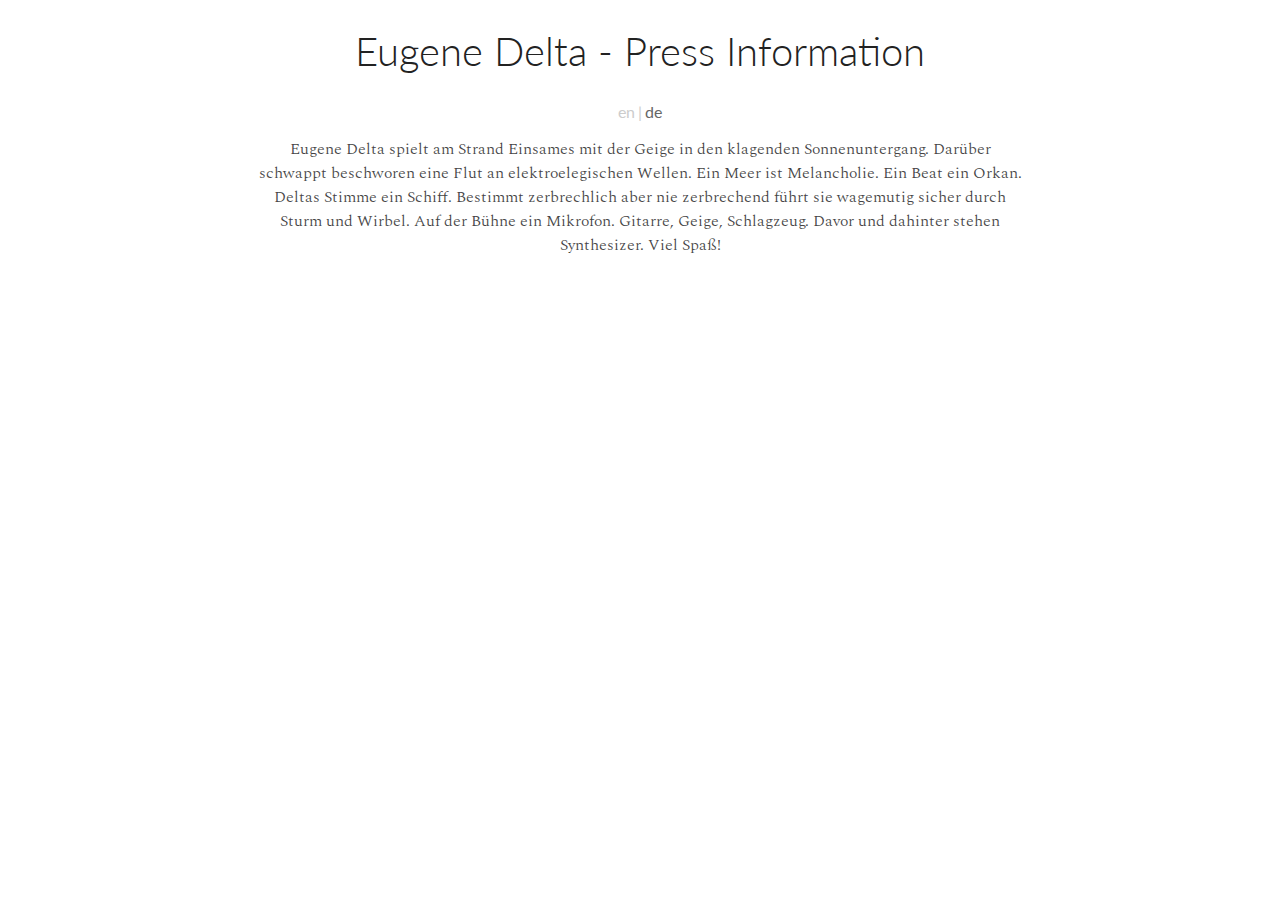
==== de/index.html @ 7d0b43d2 "Set the bases." ====
<!DOCTYPE html>
<head>
  <meta charset="utf-8">
  <meta http-equiv="X-UA-Compatible" content="IE=edge,chrome=1">
  <title>Eugene Delta - Presse Information</title>
  <meta name="description" content="">
  <meta name="viewport" content="width=device-width">
  <!--// Google verification-->
  <!--meta(name='google-site-verification', content='u6mzEFPkp8pWrEMysWNZG7uqexc6ihIYWyXLw-2SZtA')-->
  <!--// favicons-->
  <link rel="shortcut icon" href="../assets/favicon.ico?" type="image/x-icon">
  <link rel="icon" href="../assets/favicon.ico?" type="image/x-icon">
  <!-- Custom CSS-->
  <link href="https://fonts.googleapis.com/icon?family=Material+Icons" rel="stylesheet">
  <link rel="stylesheet" href="../assets/css/main.css">
  <!-- javascript-->
  <script type="text/javascript" src="../assets/js/jquery-3.2.1.min.js"></script>
  <script defer type="text/javascript" src="../assets/js/script.js"></script>
  <!--// Piwik-->
  <!--script(type='text/javascript').-->
  <!--  var _paq = _paq || [];-->
  <!--  _paq.push(['trackPageView']);-->
  <!--  _paq.push(['enableLinkTracking']);-->
  <!--  (function() {-->
  <!--    var u="//analytics.bawyl.com/";-->
  <!--    _paq.push(['setTrackerUrl', u+'piwik.php']);-->
  <!--    _paq.push(['setSiteId', '3']);-->
  <!--    var d=document, g=d.createElement('script'), s=d.getElementsByTagName('script')[0];-->
  <!--    g.type='text/javascript'; g.async=true; g.defer=true; g.src=u+'piwik.js'; s.parentNode.insertBefore(g,s);-->
  <!--  })();-->
  <!--noscript-->
  <!--  p-->
  <!--    img(src='//analytics.bawyl.com/piwik.php?idsite=3', style='border:0;', alt='')-->
  <!--// End Piwik Code-->
</head>
<section id="home">
  <h1 class="main-title">Eugene Delta - Press Information</h1>
  <div class="lang-menu"><a class="menu-link" href="/">en</a><span>|</span><a class="menu-link active">de</a></div>
  <div class="main-container">
    <p class="main-par">Eugene Delta spielt am Strand Einsames mit der Geige in den klagenden Sonnenuntergang. Darüber schwappt beschworen eine Flut an elektroelegischen Wellen. Ein Meer ist Melancholie. Ein Beat ein Orkan. Deltas Stimme ein Schiff. Bestimmt zerbrechlich aber nie zerbrechend führt sie wagemutig sicher durch Sturm und Wirbel. Auf der Bühne ein Mikrofon. Gitarre, Geige, Schlagzeug. Davor und dahinter stehen Synthesizer. Viel Spaß!</p>
  </div>
</section>
---- assets/css/main.css ----
@import url("https://fonts.googleapis.com/css?family=Lato:300,400,700|Catamaran:300,400|Spectral:300,300i,400,500,700");
html, body {
  margin: 0;
  padding: 0;
  font-family: "Lato", "Helvetica Neue", "Arial", "sans-serif";
  font-size: 16px; }

section#home {
  text-align: center; }
  section#home .main-title {
    font-size: 2.5rem;
    font-weight: 300;
    color: #222; }
  section#home .menu-link {
    text-decoration: none;
    color: #ccc; }
    section#home .menu-link:hover {
      color: #aaa; }
    section#home .menu-link.active {
      color: #666; }
  section#home .main-par {
    font-family: "Spectral";
    font-weight: 300;
    color: #444; }
  section#home .lang-menu {
    color: #ccc; }
    section#home .lang-menu span {
      margin: 0 .2rem; }
  section#home .main-container {
    width: 60vw;
    margin: 0 auto; }
  section#home .quote-container {
    display: flex;
    flex-direction: row;
    justify-content: center;
    align-items: flex-start;
    margin: 3rem auto;
    border: 1px solid #ccc;
    border-radius: 10px;
    padding: 1rem;
    position: relative;
    box-shadow: 5px 5px 5px rgba(0, 0, 0, 0.1);
    background: #fff; }
    section#home .quote-container .quote-icon {
      position: absolute;
      top: -25px;
      left: 15px;
      width: 50px;
      height: 50px;
      background: #fff;
      display: flex;
      justify-content: center;
      align-items: center;
      color: #444; }
      section#home .quote-container .quote-icon span {
        display: inline-block;
        font-family: "Catamaran";
        font-size: 4rem;
        height: 4rem;
        weight: 300; }
    section#home .quote-container .quote {
      padding: 0 1rem; }
      section#home .quote-container .quote p {
        font-family: "Spectral";
        font-style: italic; }
      section#home .quote-container .quote__left {
        border-right: 1px solid #ccc; }
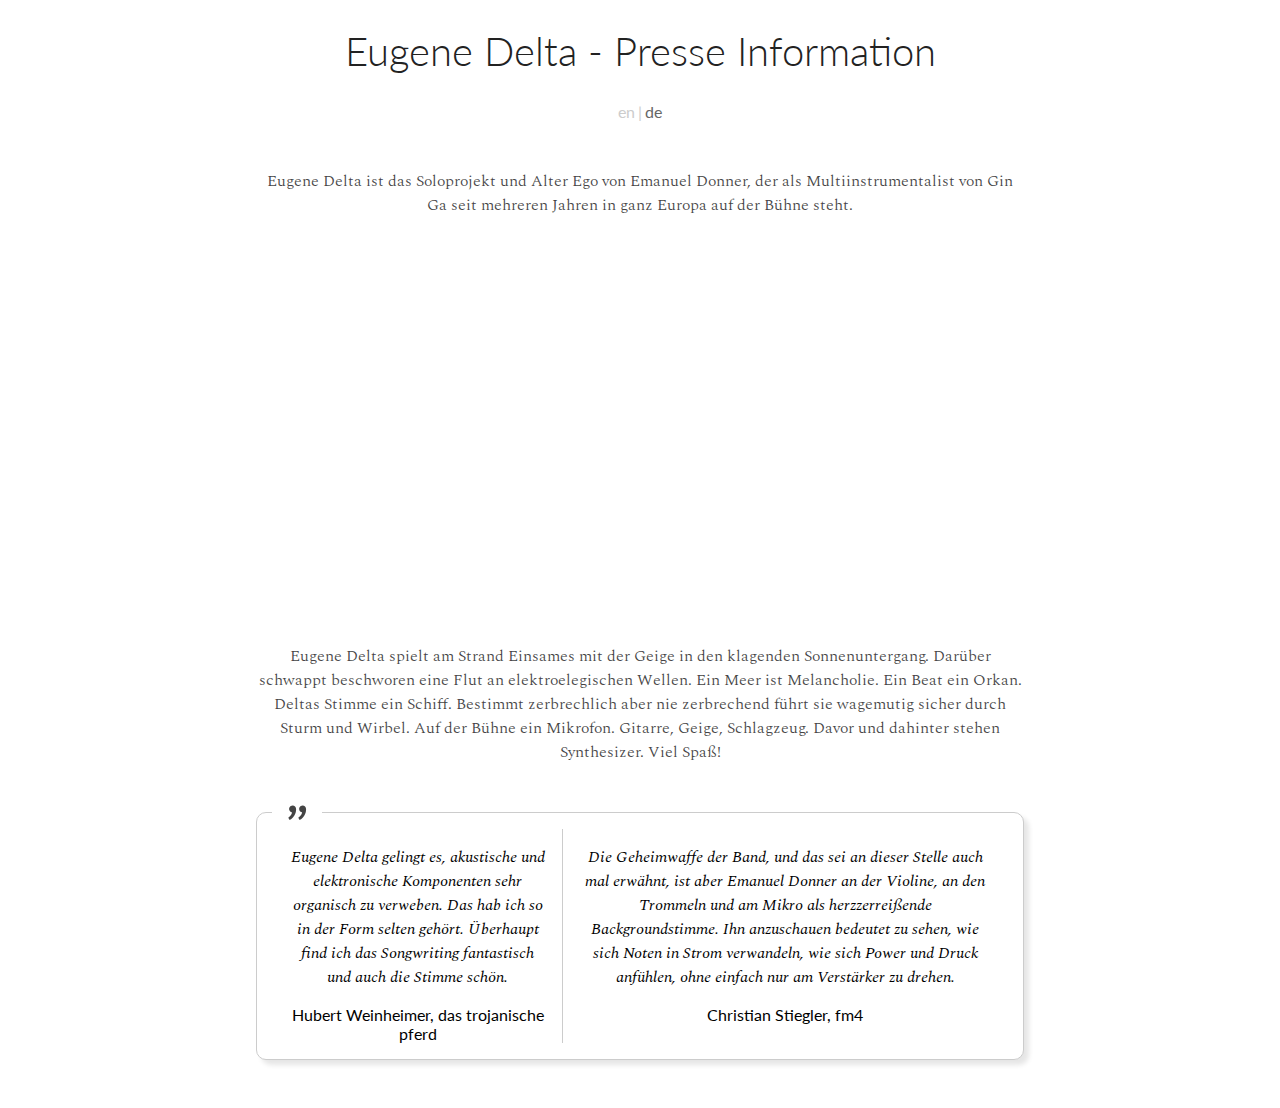
==== commit 719941ed: "Moved further." ====
--- a/de/index.html
+++ b/de/index.html
@@ -34,9 +34,22 @@
   <!--// End Piwik Code-->
 </head>
 <section id="home">
-  <h1 class="main-title">Eugene Delta - Press Information</h1>
+  <h1 class="main-title">Eugene Delta - Presse Information</h1>
   <div class="lang-menu"><a class="menu-link" href="/">en</a><span>|</span><a class="menu-link active">de</a></div>
   <div class="main-container">
+    <p class="main-par">Eugene Delta ist das Soloprojekt und Alter Ego von Emanuel Donner, der als Multiinstrumentalist von Gin Ga seit mehreren Jahren in ganz Europa auf der Bühne steht.</p>
+    <iframe class="video-container" width="640" height="360" src="https://www.youtube.com/embed/Tcv7og-3cig?rel=0&amp;controls=0&amp;showinfo=0?ecver=1" frameborder="0" allowfullscreen=""></iframe>
     <p class="main-par">Eugene Delta spielt am Strand Einsames mit der Geige in den klagenden Sonnenuntergang. Darüber schwappt beschworen eine Flut an elektroelegischen Wellen. Ein Meer ist Melancholie. Ein Beat ein Orkan. Deltas Stimme ein Schiff. Bestimmt zerbrechlich aber nie zerbrechend führt sie wagemutig sicher durch Sturm und Wirbel. Auf der Bühne ein Mikrofon. Gitarre, Geige, Schlagzeug. Davor und dahinter stehen Synthesizer. Viel Spaß!</p>
+    <div class="quote-container">
+      <div class="quote-icon">
+        <!--i.material-icons format_quote--><span>"</span>
+      </div>
+      <div class="quote quote__left">
+        <p>Eugene Delta gelingt es, akustische und elektronische Komponenten sehr organisch zu verweben. Das hab ich so in der Form selten gehört. Überhaupt find ich das Songwriting fantastisch und auch die Stimme schön.</p><span>Hubert Weinheimer, das trojanische pferd</span>
+      </div>
+      <div class="quote quote__right">
+        <p>Die Geheimwaffe der Band, und das sei an dieser Stelle auch mal erwähnt, ist aber Emanuel Donner an der Violine, an den Trommeln und am Mikro als herzzerreißende Backgroundstimme. Ihn anzuschauen bedeutet zu sehen, wie sich Noten in Strom verwandeln, wie sich Power und Druck anfühlen, ohne einfach nur am Verstärker zu drehen.</p><span>Christian Stiegler, fm4</span>
+      </div>
+    </div>
   </div>
 </section>--- a/assets/css/main.css
+++ b/assets/css/main.css
@@ -23,45 +23,72 @@
     font-weight: 300;
     color: #444; }
   section#home .lang-menu {
-    color: #ccc; }
+    color: #ccc;
+    margin: 0 auto 3rem; }
     section#home .lang-menu span {
       margin: 0 .2rem; }
   section#home .main-container {
     width: 60vw;
     margin: 0 auto; }
-  section#home .quote-container {
-    display: flex;
-    flex-direction: row;
-    justify-content: center;
-    align-items: flex-start;
-    margin: 3rem auto;
-    border: 1px solid #ccc;
-    border-radius: 10px;
-    padding: 1rem;
-    position: relative;
-    box-shadow: 5px 5px 5px rgba(0, 0, 0, 0.1);
-    background: #fff; }
-    section#home .quote-container .quote-icon {
+    section#home .main-container .video-container {
+      margin: 1rem auto; }
+    section#home .main-container .quote-container {
+      display: flex;
+      flex-direction: row;
+      justify-content: center;
+      align-items: flex-start;
+      margin: 3rem auto;
+      border: 1px solid #ccc;
+      border-radius: 10px;
+      padding: 1rem;
+      position: relative;
+      box-shadow: 5px 5px 5px rgba(0, 0, 0, 0.1);
+      background: #fff; }
+      section#home .main-container .quote-container .quote-icon {
+        position: absolute;
+        top: -25px;
+        left: 15px;
+        width: 50px;
+        height: 50px;
+        background: #fff;
+        display: flex;
+        justify-content: center;
+        align-items: center;
+        color: #444; }
+        section#home .main-container .quote-container .quote-icon span {
+          display: inline-block;
+          font-family: "Catamaran";
+          font-size: 4rem;
+          height: 4rem;
+          weight: 300; }
+      section#home .main-container .quote-container .quote {
+        padding: 0 1rem; }
+        section#home .main-container .quote-container .quote p {
+          font-family: "Spectral";
+          font-style: italic; }
+        section#home .main-container .quote-container .quote__left {
+          border-right: 1px solid #ccc; }
+  section#home .photo-container {
+    width: 80vw;
+    margin: 1rem auto;
+    position: relative; }
+    section#home .photo-container img {
+      width: 40%;
+      margin: .2rem .4rem; }
+    section#home .photo-container span {
       position: absolute;
-      top: -25px;
-      left: 15px;
-      width: 50px;
-      height: 50px;
-      background: #fff;
-      display: flex;
-      justify-content: center;
-      align-items: center;
-      color: #444; }
-      section#home .quote-container .quote-icon span {
-        display: inline-block;
-        font-family: "Catamaran";
-        font-size: 4rem;
-        height: 4rem;
-        weight: 300; }
-    section#home .quote-container .quote {
-      padding: 0 1rem; }
-      section#home .quote-container .quote p {
-        font-family: "Spectral";
-        font-style: italic; }
-      section#home .quote-container .quote__left {
-        border-right: 1px solid #ccc; }
+      display: inline-block;
+      top: 0;
+      left: 0;
+      width: 100%;
+      height: 100%;
+      margin: 0 auto;
+      padding: 13rem;
+      box-sizing: border-box;
+      text-align: center;
+      font-size: 4rem;
+      background: rgba(255, 255, 255, 0.5);
+      color: #444;
+      opacity: 0; }
+      section#home .photo-container span:hover {
+        opacity: 1; }
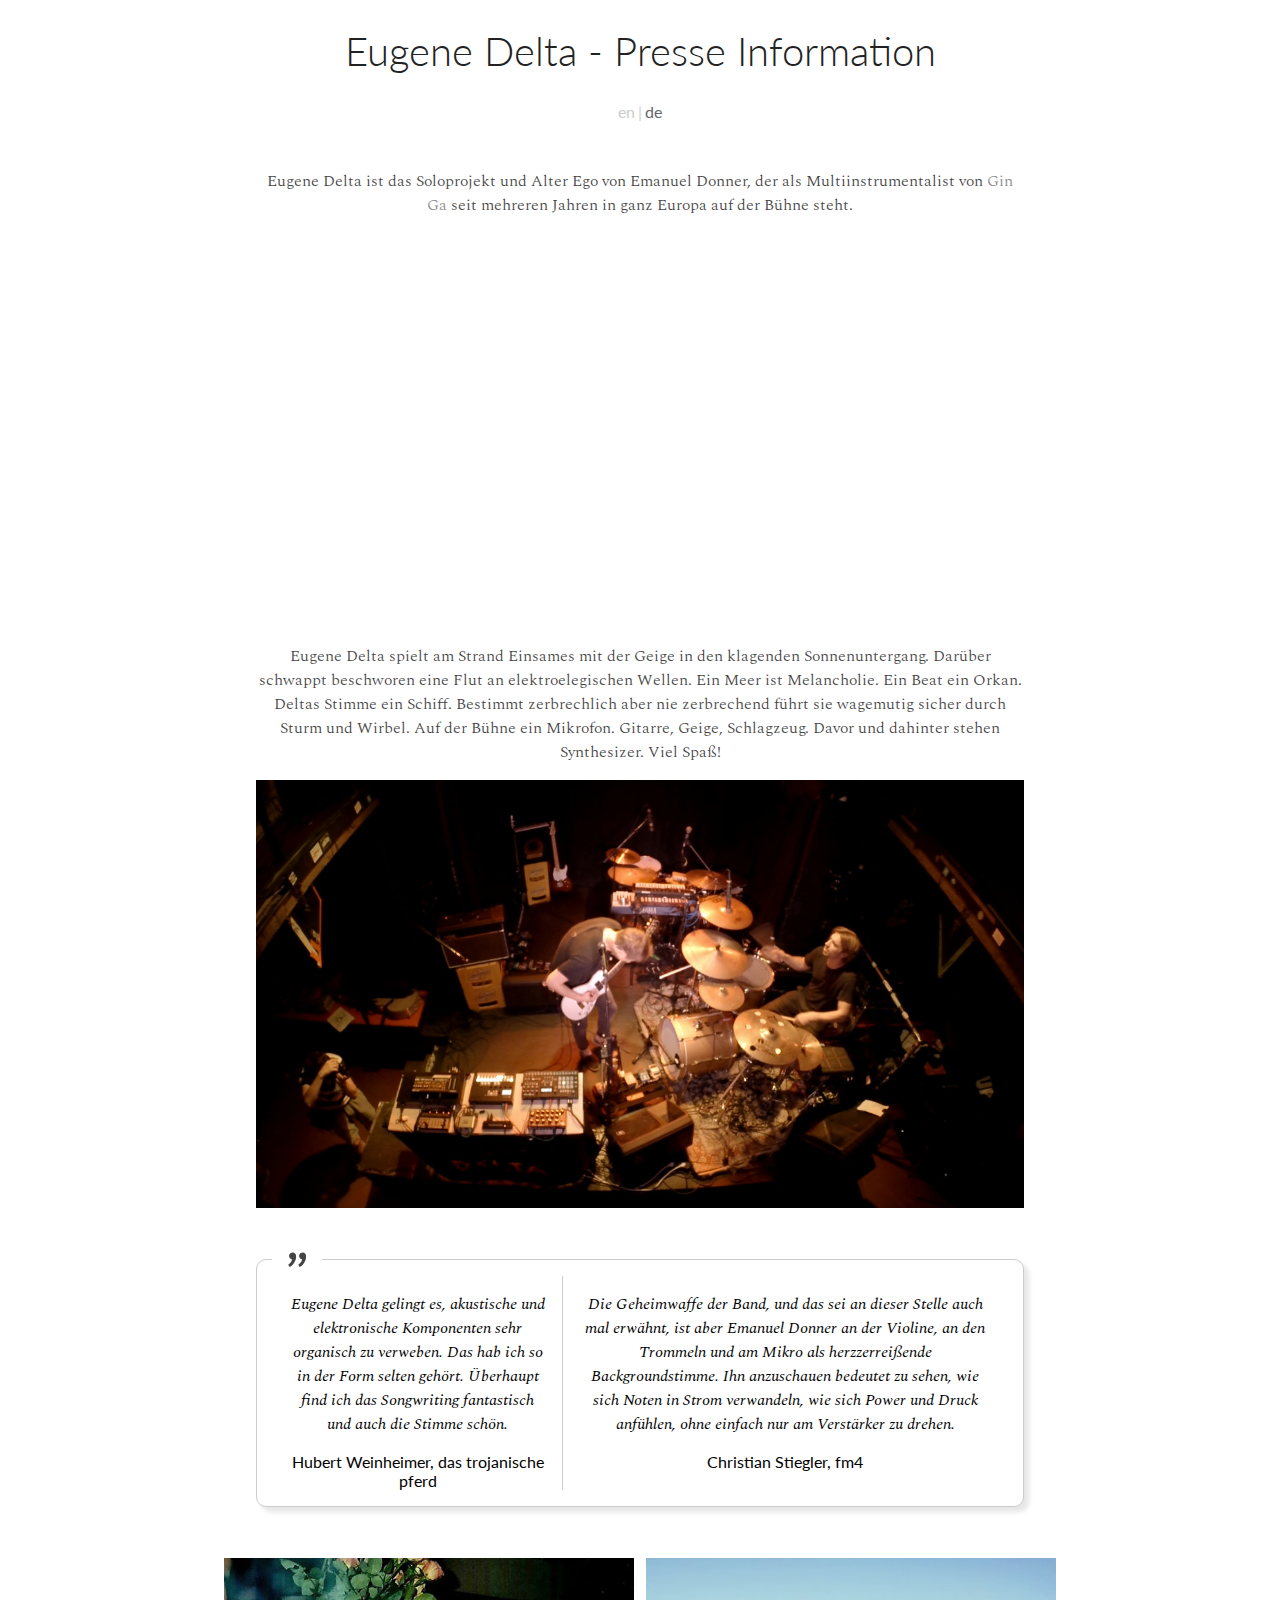
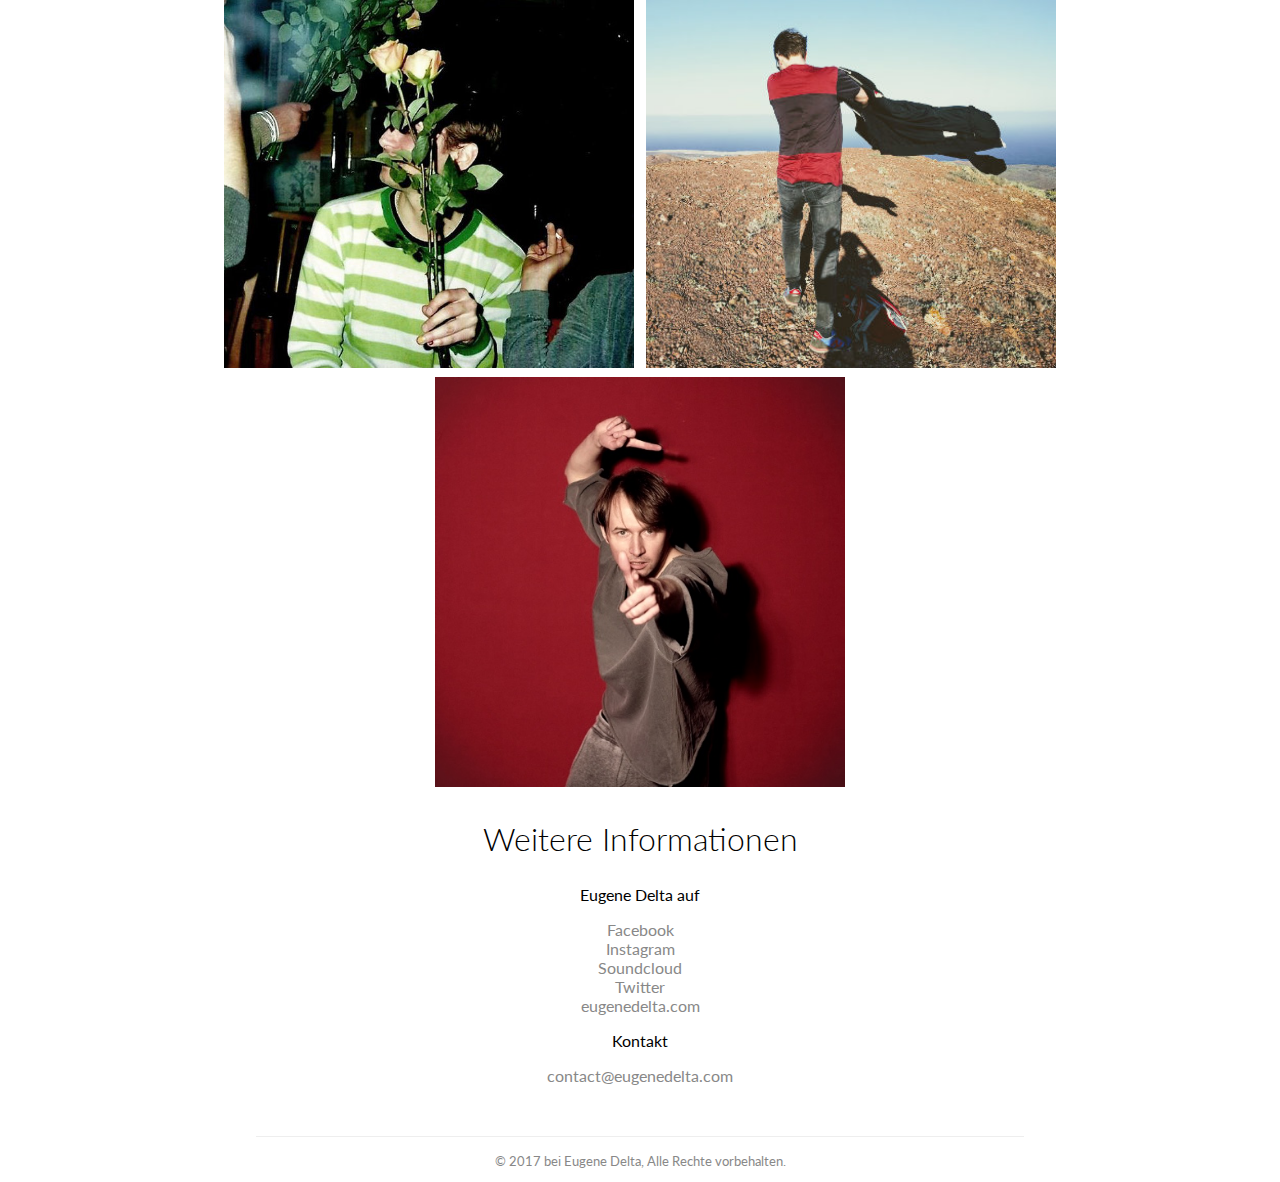
==== commit 8a5ea501: "Progressed further even." ====
--- a/de/index.html
+++ b/de/index.html
@@ -37,9 +37,13 @@
   <h1 class="main-title">Eugene Delta - Presse Information</h1>
   <div class="lang-menu"><a class="menu-link" href="/">en</a><span>|</span><a class="menu-link active">de</a></div>
   <div class="main-container">
-    <p class="main-par">Eugene Delta ist das Soloprojekt und Alter Ego von Emanuel Donner, der als Multiinstrumentalist von Gin Ga seit mehreren Jahren in ganz Europa auf der Bühne steht.</p>
+    <p class="main-par">Eugene Delta ist das Soloprojekt und Alter Ego von Emanuel Donner, der als Multiinstrumentalist von <a href="http://thisisginga.com">Gin Ga</a> seit mehreren Jahren in ganz Europa auf der Bühne steht.
+      
+    </p>
     <iframe class="video-container" width="640" height="360" src="https://www.youtube.com/embed/Tcv7og-3cig?rel=0&amp;controls=0&amp;showinfo=0?ecver=1" frameborder="0" allowfullscreen=""></iframe>
     <p class="main-par">Eugene Delta spielt am Strand Einsames mit der Geige in den klagenden Sonnenuntergang. Darüber schwappt beschworen eine Flut an elektroelegischen Wellen. Ein Meer ist Melancholie. Ein Beat ein Orkan. Deltas Stimme ein Schiff. Bestimmt zerbrechlich aber nie zerbrechend führt sie wagemutig sicher durch Sturm und Wirbel. Auf der Bühne ein Mikrofon. Gitarre, Geige, Schlagzeug. Davor und dahinter stehen Synthesizer. Viel Spaß!</p>
+    <!--iframe(width='640', height='360', src='https://www.youtube.com/embed/Tcv7og-3cig?rel=0&controls=0&showinfo=0?ecver=1', frameborder='0', allowfullscreen='').video-container-->
+    <div class="live-container"><img src="../assets/img/live_photo1.jpg"></div>
     <div class="quote-container">
       <div class="quote-icon">
         <!--i.material-icons format_quote--><span>"</span>
@@ -52,4 +56,12 @@
       </div>
     </div>
   </div>
+  <div class="photo-container"><img src="../assets/img/press_photo1.jpg"><img src="../assets/img/press_photo2.jpg"><img src="../assets/img/press_photo3.jpg"><span>Hi-Res Presse Photos in Bälde!</span></div>
+  <div class="link-container">
+    <h2>Weitere Informationen</h2>
+    <p>Eugene Delta auf</p><a href="https://www.facebook.com/eugenedelta">Facebook</a><br><a href="https://www.instagram.com/eugene.delta/">Instagram</a><br><a href="https://soundcloud.com/eugenedelta">Soundcloud</a><br><a href="https://twitter.com/eugenedelta3000">Twitter</a><br><a href="http://eugenedelta.com">eugenedelta.com</a>
+    <p>Kontakt</p><a href="mailto:contact@eugenedelta.com">contact@eugenedelta.com</a><br><br>
+    <hr>
+    <p class="footer">© 2017 bei Eugene Delta, Alle Rechte vorbehalten.</p>
+  </div>
 </section>--- a/assets/css/main.css
+++ b/assets/css/main.css
@@ -4,6 +4,22 @@
   padding: 0;
   font-family: "Lato", "Helvetica Neue", "Arial", "sans-serif";
   font-size: 16px; }
+
+h2 {
+  font-weight: 300;
+  font-size: 2rem; }
+
+a {
+  text-decoration: none;
+  color: #888; }
+  a:hover {
+    color: #444; }
+
+hr {
+  border: none;
+  border-bottom: 1px solid #eeeeee;
+  width: 60vw;
+  margin: 2rem auto 1rem; }
 
 section#home {
   text-align: center; }
@@ -32,6 +48,10 @@
     margin: 0 auto; }
     section#home .main-container .video-container {
       margin: 1rem auto; }
+    section#home .main-container .live-container {
+      width: 100%; }
+      section#home .main-container .live-container img {
+        width: 100%; }
     section#home .main-container .quote-container {
       display: flex;
       flex-direction: row;
@@ -92,3 +112,6 @@
       opacity: 0; }
       section#home .photo-container span:hover {
         opacity: 1; }
+  section#home .footer {
+    color: #888;
+    font-size: .8rem; }
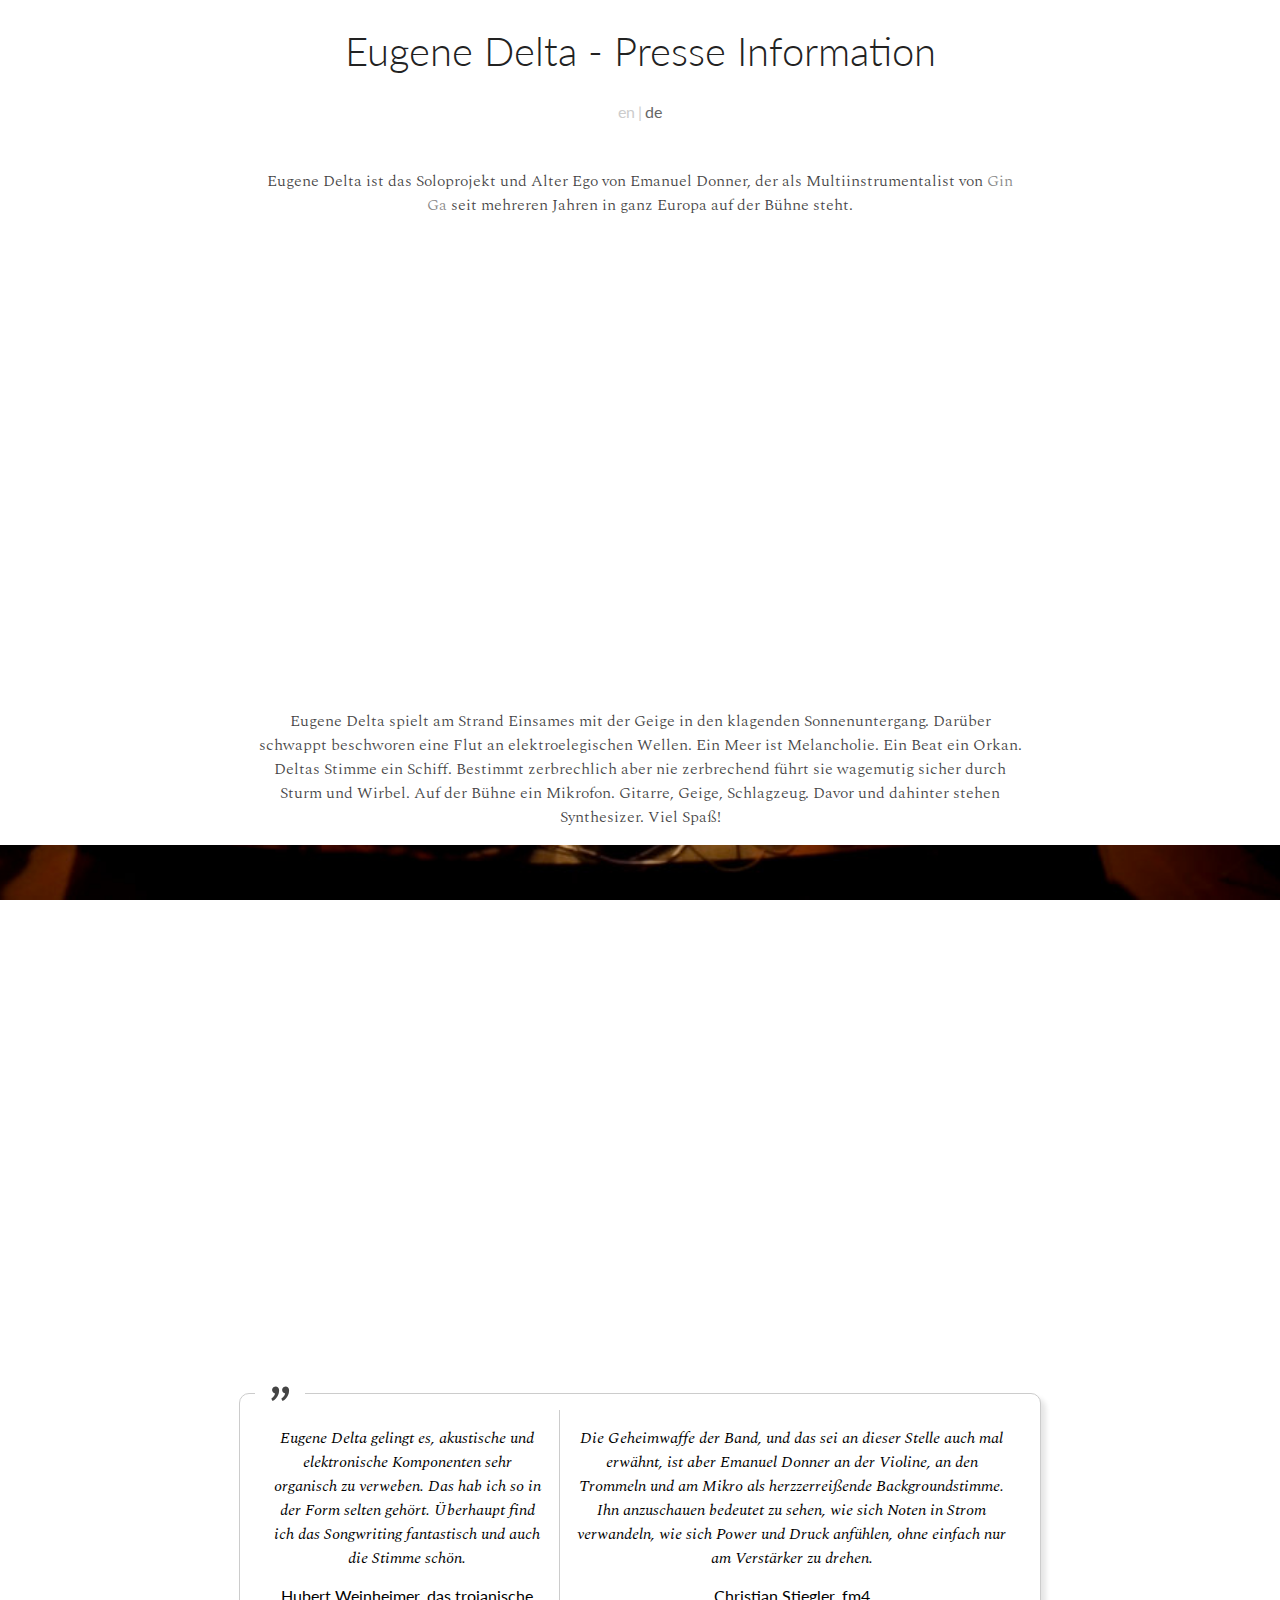
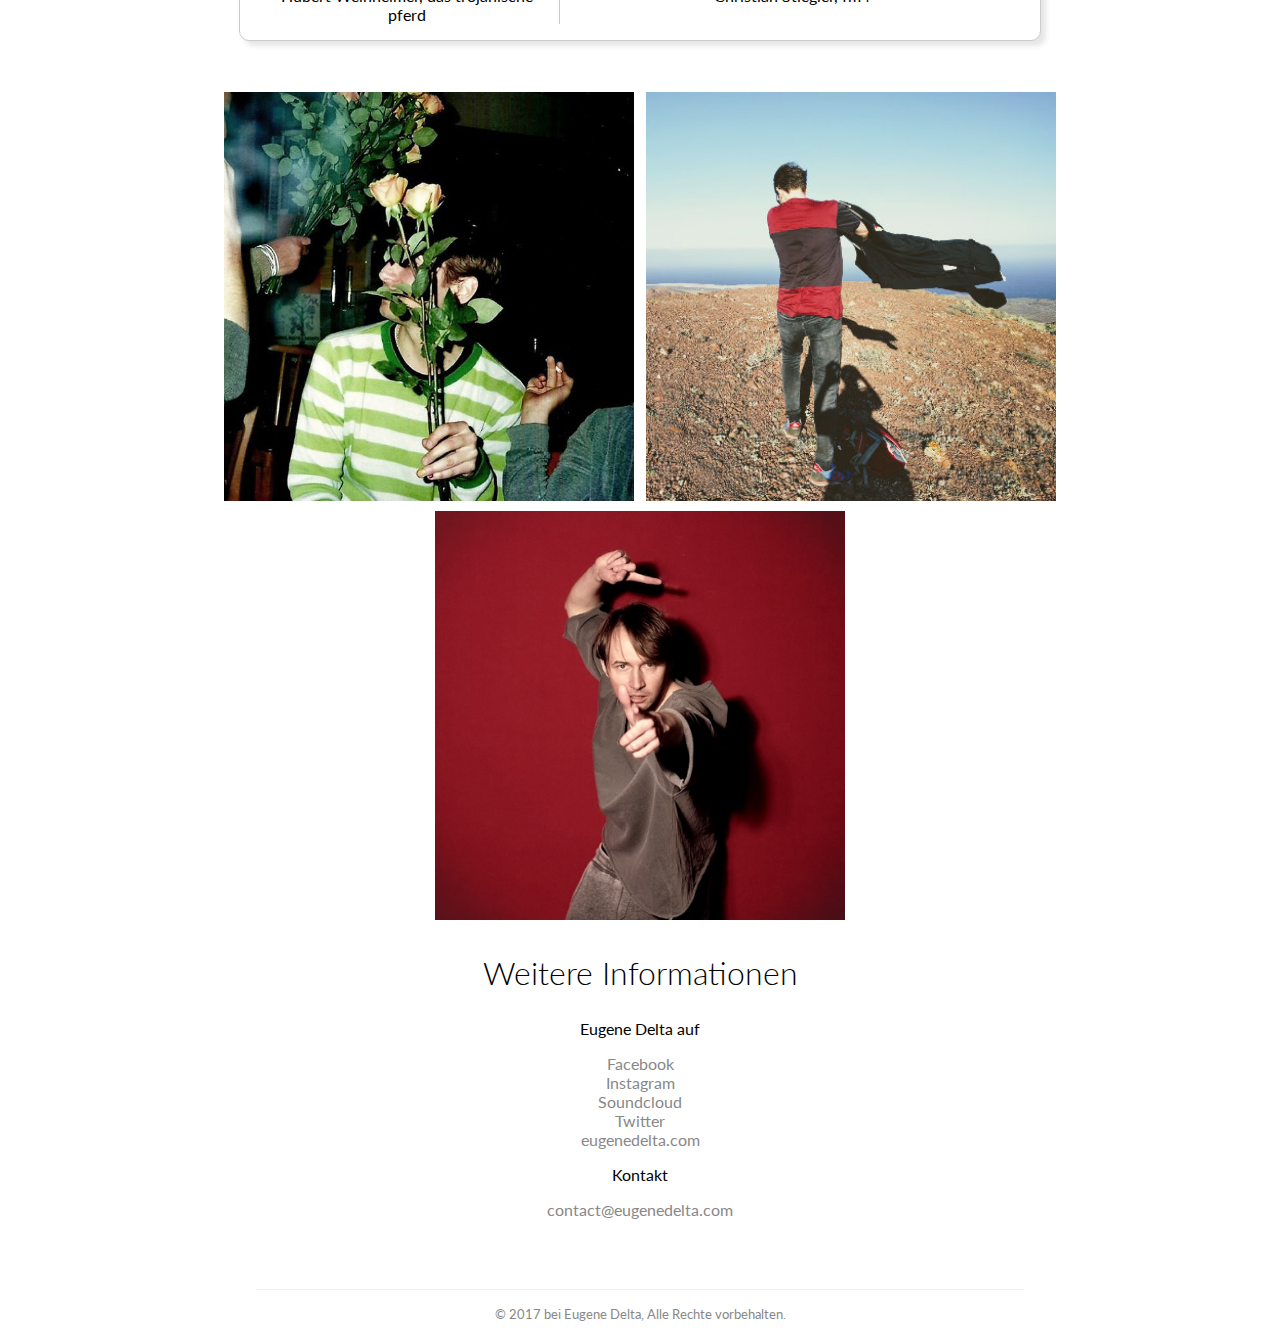
==== commit 6c111b68: "Progressed furtherst." ====
--- a/de/index.html
+++ b/de/index.html
@@ -43,23 +43,23 @@
     <iframe class="video-container" width="640" height="360" src="https://www.youtube.com/embed/Tcv7og-3cig?rel=0&amp;controls=0&amp;showinfo=0?ecver=1" frameborder="0" allowfullscreen=""></iframe>
     <p class="main-par">Eugene Delta spielt am Strand Einsames mit der Geige in den klagenden Sonnenuntergang. Darüber schwappt beschworen eine Flut an elektroelegischen Wellen. Ein Meer ist Melancholie. Ein Beat ein Orkan. Deltas Stimme ein Schiff. Bestimmt zerbrechlich aber nie zerbrechend führt sie wagemutig sicher durch Sturm und Wirbel. Auf der Bühne ein Mikrofon. Gitarre, Geige, Schlagzeug. Davor und dahinter stehen Synthesizer. Viel Spaß!</p>
     <!--iframe(width='640', height='360', src='https://www.youtube.com/embed/Tcv7og-3cig?rel=0&controls=0&showinfo=0?ecver=1', frameborder='0', allowfullscreen='').video-container-->
-    <div class="live-container"><img src="../assets/img/live_photo1.jpg"></div>
-    <div class="quote-container">
-      <div class="quote-icon">
-        <!--i.material-icons format_quote--><span>"</span>
-      </div>
-      <div class="quote quote__left">
-        <p>Eugene Delta gelingt es, akustische und elektronische Komponenten sehr organisch zu verweben. Das hab ich so in der Form selten gehört. Überhaupt find ich das Songwriting fantastisch und auch die Stimme schön.</p><span>Hubert Weinheimer, das trojanische pferd</span>
-      </div>
-      <div class="quote quote__right">
-        <p>Die Geheimwaffe der Band, und das sei an dieser Stelle auch mal erwähnt, ist aber Emanuel Donner an der Violine, an den Trommeln und am Mikro als herzzerreißende Backgroundstimme. Ihn anzuschauen bedeutet zu sehen, wie sich Noten in Strom verwandeln, wie sich Power und Druck anfühlen, ohne einfach nur am Verstärker zu drehen.</p><span>Christian Stiegler, fm4</span>
-      </div>
+  </div>
+  <div class="live-container"></div>
+  <div class="quote-container">
+    <div class="quote-icon">
+      <!--i.material-icons format_quote--><span>"</span>
+    </div>
+    <div class="quote quote__left">
+      <p>Eugene Delta gelingt es, akustische und elektronische Komponenten sehr organisch zu verweben. Das hab ich so in der Form selten gehört. Überhaupt find ich das Songwriting fantastisch und auch die Stimme schön.</p><span>Hubert Weinheimer, das trojanische pferd</span>
+    </div>
+    <div class="quote quote__right">
+      <p>Die Geheimwaffe der Band, und das sei an dieser Stelle auch mal erwähnt, ist aber Emanuel Donner an der Violine, an den Trommeln und am Mikro als herzzerreißende Backgroundstimme. Ihn anzuschauen bedeutet zu sehen, wie sich Noten in Strom verwandeln, wie sich Power und Druck anfühlen, ohne einfach nur am Verstärker zu drehen.</p><span>Christian Stiegler, fm4</span>
     </div>
   </div>
   <div class="photo-container"><img src="../assets/img/press_photo1.jpg"><img src="../assets/img/press_photo2.jpg"><img src="../assets/img/press_photo3.jpg"><span>Hi-Res Presse Photos in Bälde!</span></div>
   <div class="link-container">
     <h2>Weitere Informationen</h2>
-    <p>Eugene Delta auf</p><a href="https://www.facebook.com/eugenedelta">Facebook</a><br><a href="https://www.instagram.com/eugene.delta/">Instagram</a><br><a href="https://soundcloud.com/eugenedelta">Soundcloud</a><br><a href="https://twitter.com/eugenedelta3000">Twitter</a><br><a href="http://eugenedelta.com">eugenedelta.com</a>
+    <p>Eugene Delta auf</p><a href="https://www.facebook.com/eugenedelta">Facebook</a><a href="https://www.instagram.com/eugene.delta/">Instagram</a><a href="https://soundcloud.com/eugenedelta">Soundcloud</a><a href="https://twitter.com/eugenedelta3000">Twitter</a><a href="http://eugenedelta.com">eugenedelta.com</a>
     <p>Kontakt</p><a href="mailto:contact@eugenedelta.com">contact@eugenedelta.com</a><br><br>
     <hr>
     <p class="footer">© 2017 bei Eugene Delta, Alle Rechte vorbehalten.</p>
--- a/assets/css/main.css
+++ b/assets/css/main.css
@@ -38,56 +38,108 @@
     font-family: "Spectral";
     font-weight: 300;
     color: #444; }
+    @media (max-width: 920px) {
+      section#home .main-par {
+        padding: 0 2rem; } }
   section#home .lang-menu {
     color: #ccc;
     margin: 0 auto 3rem; }
     section#home .lang-menu span {
       margin: 0 .2rem; }
+  section#home .video-container {
+    float: none;
+    clear: both;
+    width: 100%;
+    position: relative;
+    padding-bottom: 56.25%;
+    padding-top: 25px;
+    height: 0; }
+    section#home .video-container iframe {
+      position: absolute;
+      top: 0;
+      left: 0;
+      width: 100%;
+      height: 100%; }
   section#home .main-container {
     width: 60vw;
     margin: 0 auto; }
+    @media (max-width: 920px) {
+      section#home .main-container {
+        width: 100vw; } }
     section#home .main-container .video-container {
-      margin: 1rem auto; }
-    section#home .main-container .live-container {
-      width: 100%; }
-      section#home .main-container .live-container img {
-        width: 100%; }
-    section#home .main-container .quote-container {
+      float: none;
+      clear: both;
+      width: 100%;
+      position: relative;
+      padding-bottom: 56.25%;
+      padding-top: 25px;
+      height: 0; }
+      section#home .main-container .video-container iframe {
+        position: absolute;
+        top: 0;
+        left: 0;
+        width: 100%;
+        height: 100%; }
+  section#home .live-container {
+    width: 100%;
+    height: 500px;
+    background-image: url("../img/live_photo1.jpg");
+    background-size: cover;
+    background-attachment: fixed;
+    background-position: center;
+    background-repeat: no-repeat; }
+    @media (max-width: 920px) {
+      section#home .live-container {
+        background-attachment: local;
+        background-size: contain;
+        background-position: left top;
+        height: 60vw; } }
+  section#home .quote-container {
+    width: 60vw;
+    display: flex;
+    flex-direction: row;
+    justify-content: center;
+    align-items: flex-start;
+    margin: 3rem auto;
+    border: 1px solid #ccc;
+    border-radius: 10px;
+    padding: 1rem;
+    position: relative;
+    box-shadow: 5px 5px 5px rgba(0, 0, 0, 0.1);
+    background: #fff; }
+    @media (max-width: 920px) {
+      section#home .quote-container {
+        display: block;
+        width: 80vw; } }
+    section#home .quote-container .quote-icon {
+      position: absolute;
+      top: -25px;
+      left: 15px;
+      width: 50px;
+      height: 50px;
+      background: #fff;
       display: flex;
-      flex-direction: row;
       justify-content: center;
-      align-items: flex-start;
-      margin: 3rem auto;
-      border: 1px solid #ccc;
-      border-radius: 10px;
-      padding: 1rem;
-      position: relative;
-      box-shadow: 5px 5px 5px rgba(0, 0, 0, 0.1);
-      background: #fff; }
-      section#home .main-container .quote-container .quote-icon {
-        position: absolute;
-        top: -25px;
-        left: 15px;
-        width: 50px;
-        height: 50px;
-        background: #fff;
-        display: flex;
-        justify-content: center;
-        align-items: center;
-        color: #444; }
-        section#home .main-container .quote-container .quote-icon span {
-          display: inline-block;
-          font-family: "Catamaran";
-          font-size: 4rem;
-          height: 4rem;
-          weight: 300; }
-      section#home .main-container .quote-container .quote {
-        padding: 0 1rem; }
-        section#home .main-container .quote-container .quote p {
-          font-family: "Spectral";
-          font-style: italic; }
-        section#home .main-container .quote-container .quote__left {
-          border-right: 1px solid #ccc; }
+      align-items: center;
+      color: #444; }
+      section#home .quote-container .quote-icon span {
+        display: inline-block;
+        font-family: "Catamaran";
+        font-size: 4rem;
+        height: 4rem;
+        weight: 300; }
+    section#home .quote-container .quote {
+      padding: 0 1rem; }
+      section#home .quote-container .quote p {
+        font-family: "Spectral";
+        font-style: italic; }
+      section#home .quote-container .quote__left {
+        border-right: 1px solid #ccc; }
+        @media (max-width: 920px) {
+          section#home .quote-container .quote__left {
+            border-right: none;
+            border-bottom: 1px solid #ccc;
+            padding-bottom: 1rem; } }
   section#home .photo-container {
     width: 80vw;
     margin: 1rem auto;
@@ -112,6 +164,16 @@
       opacity: 0; }
       section#home .photo-container span:hover {
         opacity: 1; }
+      @media (max-width: 920px) {
+        section#home .photo-container span {
+          padding: 2rem;
+          font-size: 2rem; } }
+  section#home .link-container a {
+    display: block; }
+    @media (max-width: 920px) {
+      section#home .link-container a {
+        font-size: 1.2rem;
+        margin: .4rem; } }
   section#home .footer {
     color: #888;
     font-size: .8rem; }
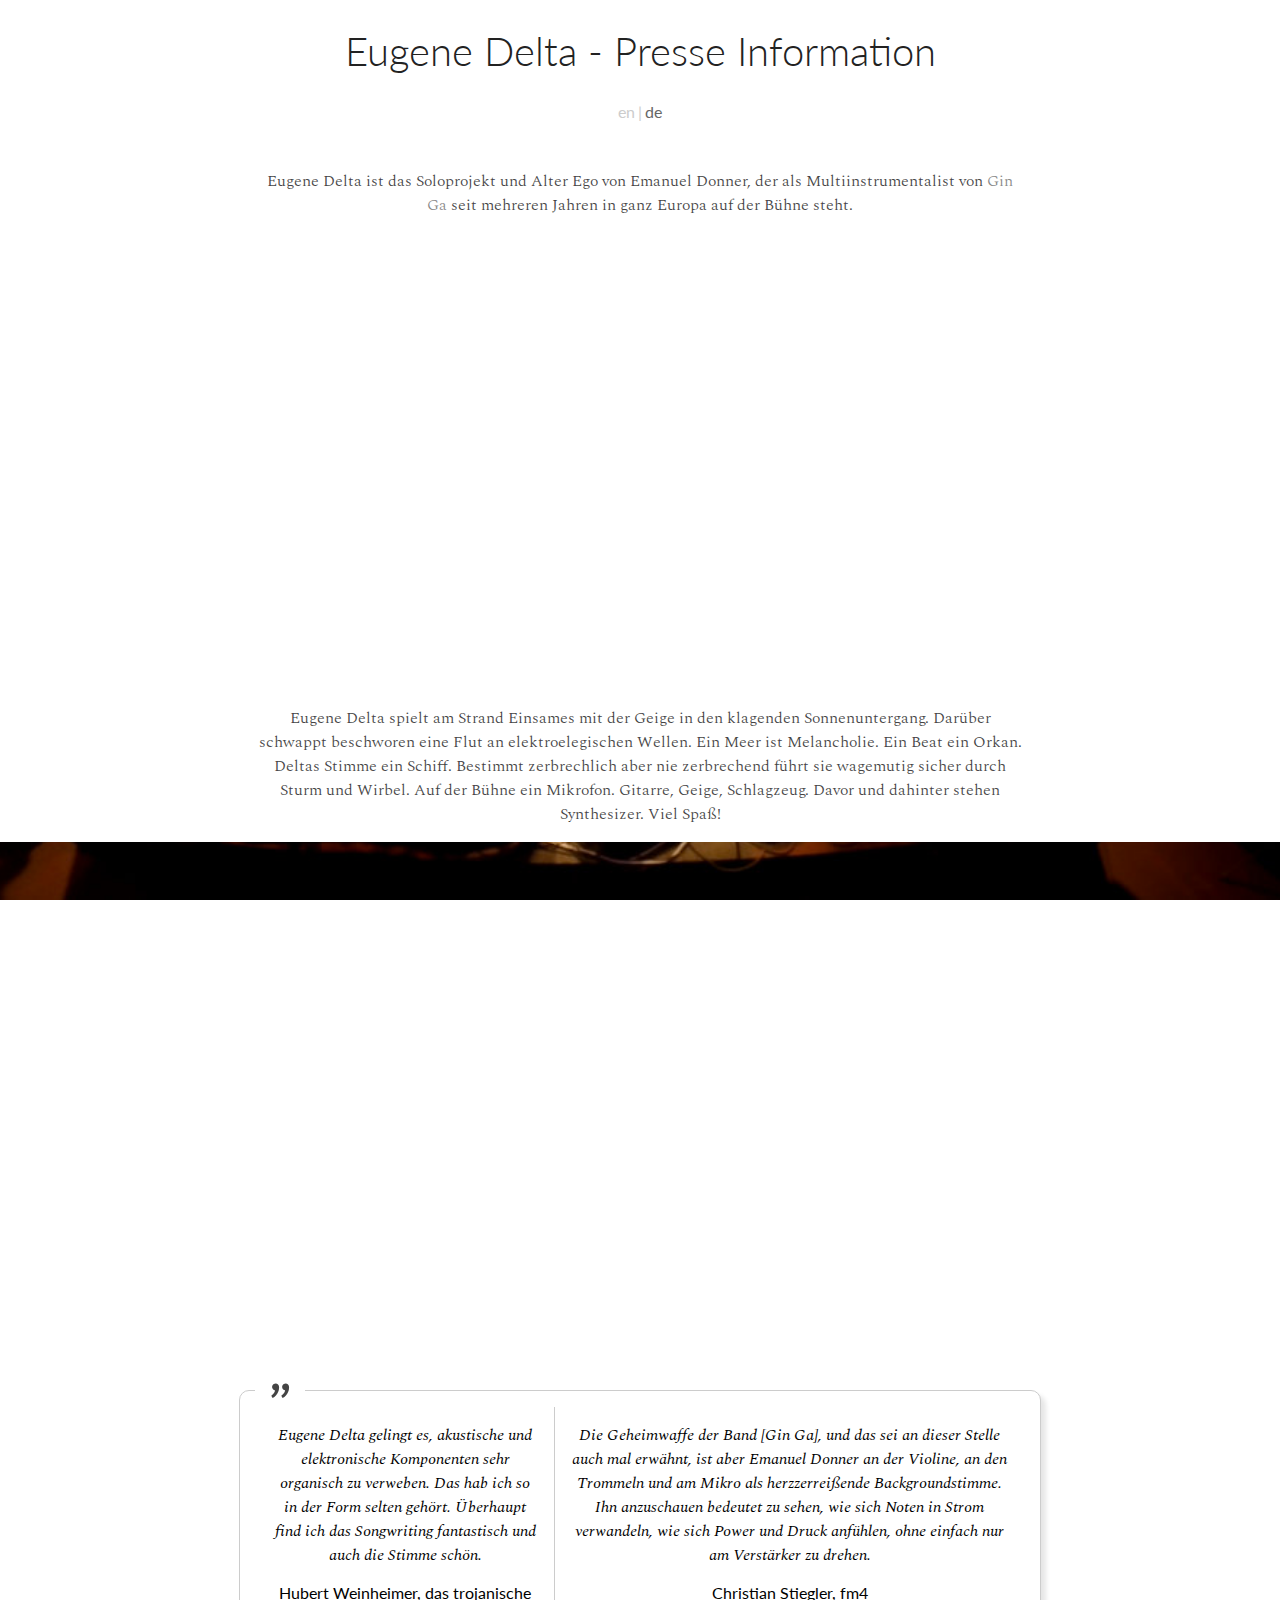
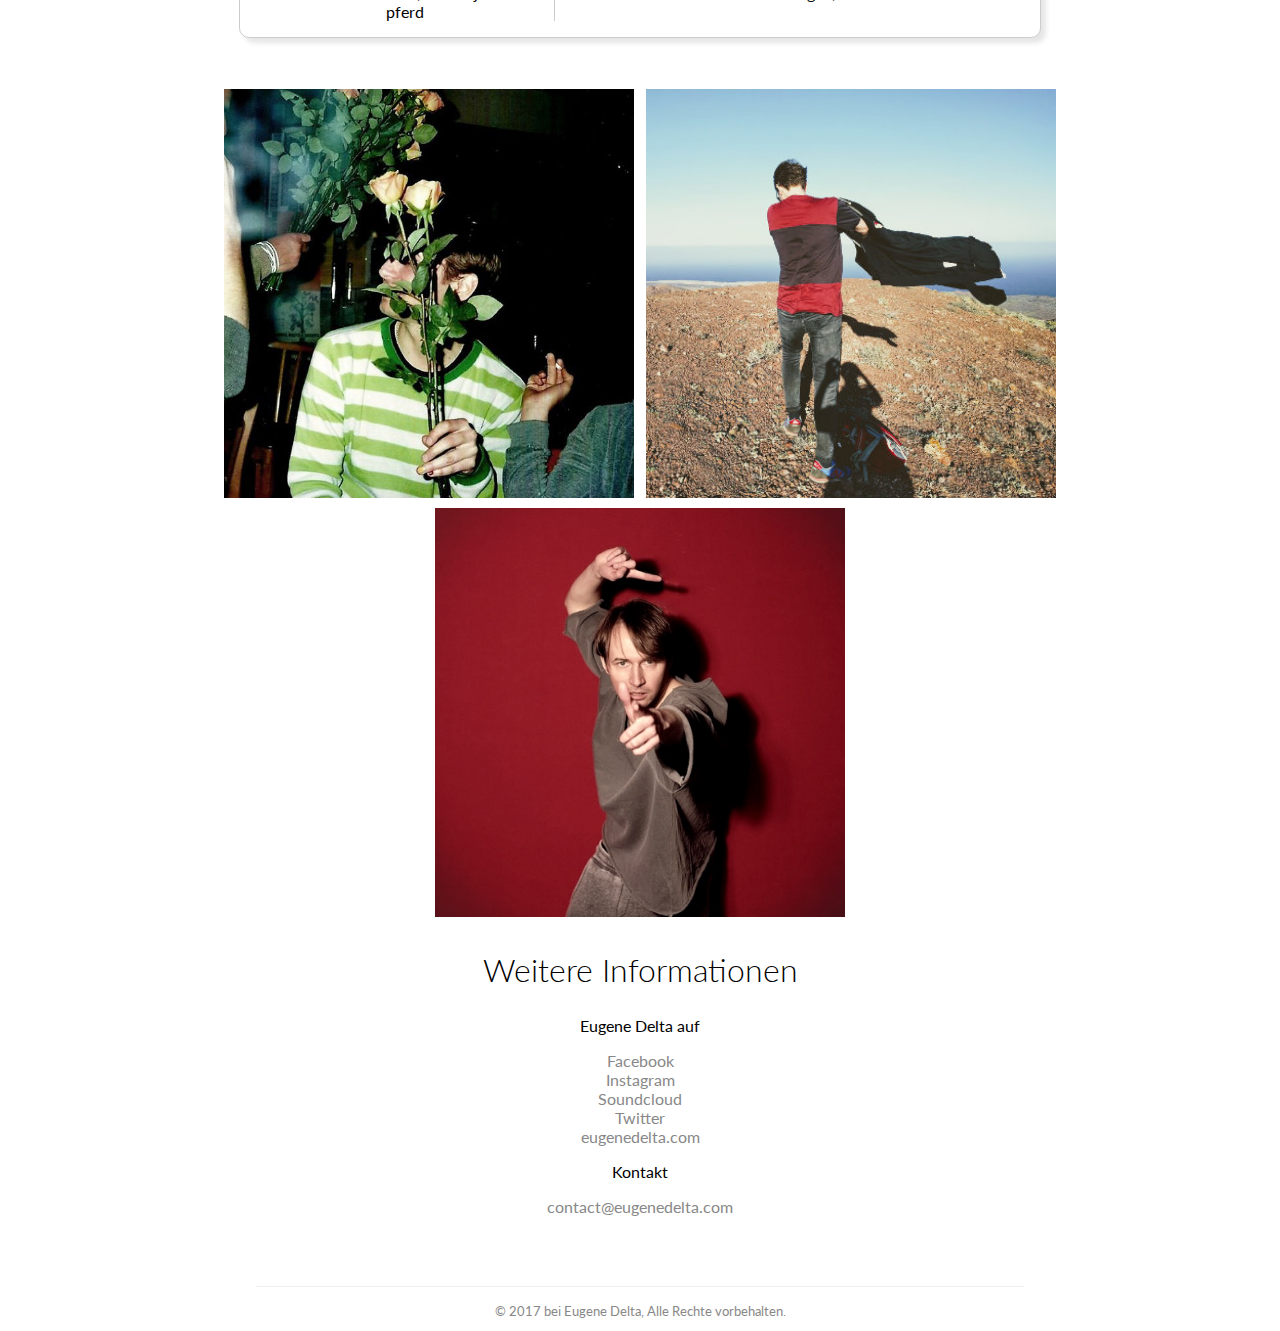
==== commit 63514b41: "Progressed furtherst." ====
--- a/de/index.html
+++ b/de/index.html
@@ -35,33 +35,33 @@
 </head>
 <section id="home">
   <h1 class="main-title">Eugene Delta - Presse Information</h1>
-  <div class="lang-menu"><a class="menu-link" href="/">en</a><span>|</span><a class="menu-link active">de</a></div>
+  <div class="lang-menu no-select"><a class="menu-link" href="/">en</a><span>|</span><a class="menu-link active">de</a></div>
   <div class="main-container">
-    <p class="main-par">Eugene Delta ist das Soloprojekt und Alter Ego von Emanuel Donner, der als Multiinstrumentalist von <a href="http://thisisginga.com">Gin Ga</a> seit mehreren Jahren in ganz Europa auf der Bühne steht.
-      
-    </p>
-    <iframe class="video-container" width="640" height="360" src="https://www.youtube.com/embed/Tcv7og-3cig?rel=0&amp;controls=0&amp;showinfo=0?ecver=1" frameborder="0" allowfullscreen=""></iframe>
+    <p class="main-par">Eugene Delta ist das Soloprojekt und Alter Ego von Emanuel Donner, der als Multiinstrumentalist von <a href="http://thisisginga.com">Gin Ga</a> seit mehreren Jahren in ganz Europa auf der Bühne steht.</p>
+    <div class="video-container">
+      <iframe width="640" height="360" src="https://www.youtube.com/embed/Tcv7og-3cig?rel=0&amp;controls=0&amp;showinfo=0?ecver=1" frameborder="0" allowfullscreen=""></iframe>
+    </div>
     <p class="main-par">Eugene Delta spielt am Strand Einsames mit der Geige in den klagenden Sonnenuntergang. Darüber schwappt beschworen eine Flut an elektroelegischen Wellen. Ein Meer ist Melancholie. Ein Beat ein Orkan. Deltas Stimme ein Schiff. Bestimmt zerbrechlich aber nie zerbrechend führt sie wagemutig sicher durch Sturm und Wirbel. Auf der Bühne ein Mikrofon. Gitarre, Geige, Schlagzeug. Davor und dahinter stehen Synthesizer. Viel Spaß!</p>
     <!--iframe(width='640', height='360', src='https://www.youtube.com/embed/Tcv7og-3cig?rel=0&controls=0&showinfo=0?ecver=1', frameborder='0', allowfullscreen='').video-container-->
   </div>
   <div class="live-container"></div>
   <div class="quote-container">
     <div class="quote-icon">
-      <!--i.material-icons format_quote--><span>"</span>
+      <!--i.material-icons format_quote--><span class="no-select">"</span>
     </div>
     <div class="quote quote__left">
       <p>Eugene Delta gelingt es, akustische und elektronische Komponenten sehr organisch zu verweben. Das hab ich so in der Form selten gehört. Überhaupt find ich das Songwriting fantastisch und auch die Stimme schön.</p><span>Hubert Weinheimer, das trojanische pferd</span>
     </div>
     <div class="quote quote__right">
-      <p>Die Geheimwaffe der Band, und das sei an dieser Stelle auch mal erwähnt, ist aber Emanuel Donner an der Violine, an den Trommeln und am Mikro als herzzerreißende Backgroundstimme. Ihn anzuschauen bedeutet zu sehen, wie sich Noten in Strom verwandeln, wie sich Power und Druck anfühlen, ohne einfach nur am Verstärker zu drehen.</p><span>Christian Stiegler, fm4</span>
+      <p>Die Geheimwaffe der Band [Gin Ga], und das sei an dieser Stelle auch mal erwähnt, ist aber Emanuel Donner an der Violine, an den Trommeln und am Mikro als herzzerreißende Backgroundstimme. Ihn anzuschauen bedeutet zu sehen, wie sich Noten in Strom verwandeln, wie sich Power und Druck anfühlen, ohne einfach nur am Verstärker zu drehen.</p><span>Christian Stiegler, fm4</span>
     </div>
   </div>
-  <div class="photo-container"><img src="../assets/img/press_photo1.jpg"><img src="../assets/img/press_photo2.jpg"><img src="../assets/img/press_photo3.jpg"><span>Hi-Res Presse Photos in Bälde!</span></div>
-  <div class="link-container">
+  <div class="photo-container no-select"><img src="../assets/img/press_photo1.jpg"><img src="../assets/img/press_photo2.jpg"><img src="../assets/img/press_photo3.jpg"><span>Hi-Res Presse Photos in Bälde!</span></div>
+  <div class="link-container no-select">
     <h2>Weitere Informationen</h2>
     <p>Eugene Delta auf</p><a href="https://www.facebook.com/eugenedelta">Facebook</a><a href="https://www.instagram.com/eugene.delta/">Instagram</a><a href="https://soundcloud.com/eugenedelta">Soundcloud</a><a href="https://twitter.com/eugenedelta3000">Twitter</a><a href="http://eugenedelta.com">eugenedelta.com</a>
     <p>Kontakt</p><a href="mailto:contact@eugenedelta.com">contact@eugenedelta.com</a><br><br>
     <hr>
-    <p class="footer">© 2017 bei Eugene Delta, Alle Rechte vorbehalten.</p>
+    <p class="footer no-select">© 2017 bei Eugene Delta, Alle Rechte vorbehalten.</p>
   </div>
 </section>--- a/assets/css/main.css
+++ b/assets/css/main.css
@@ -20,6 +20,13 @@
   border-bottom: 1px solid #eeeeee;
   width: 60vw;
   margin: 2rem auto 1rem; }
+
+.no-select {
+  -webkit-touch-callout: none;
+  -webkit-user-select: none;
+  -moz-user-select: none;
+  -ms-user-select: none;
+  user-select: none; }
 
 section#home {
   text-align: center; }
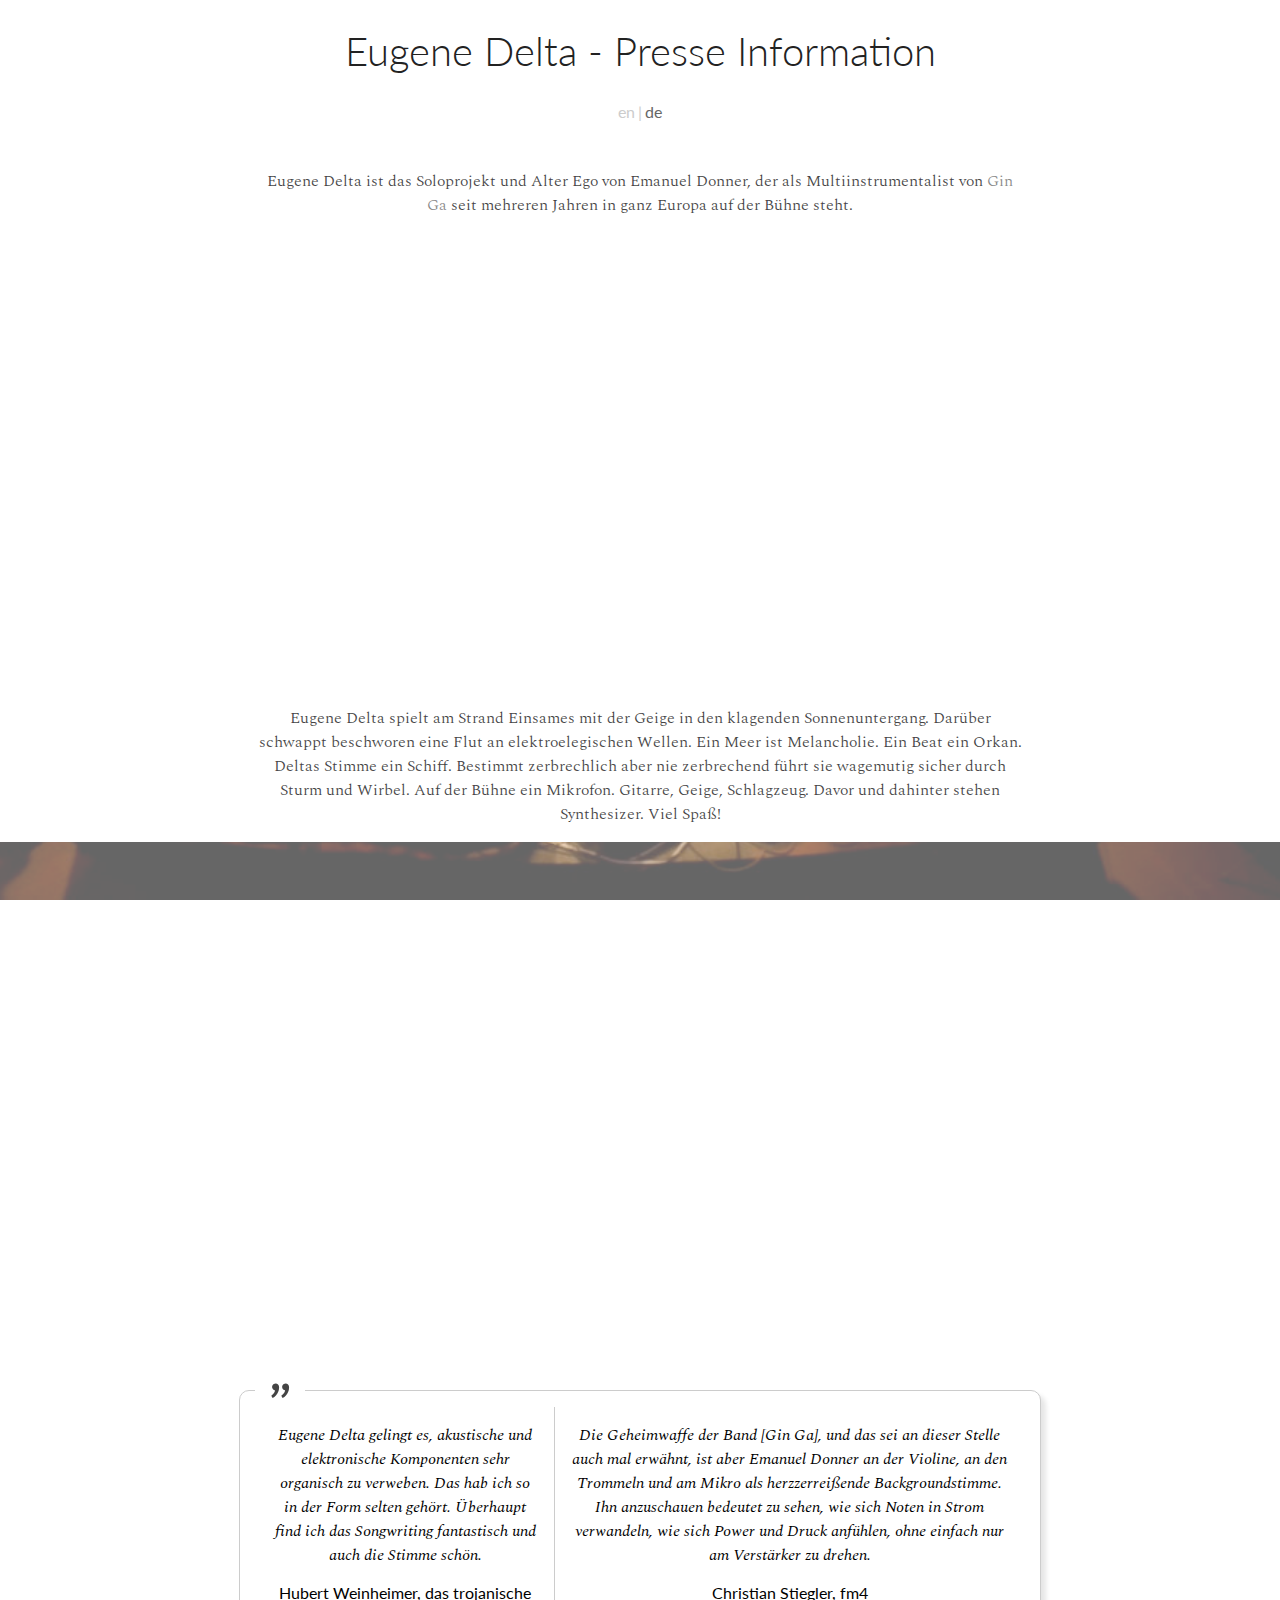
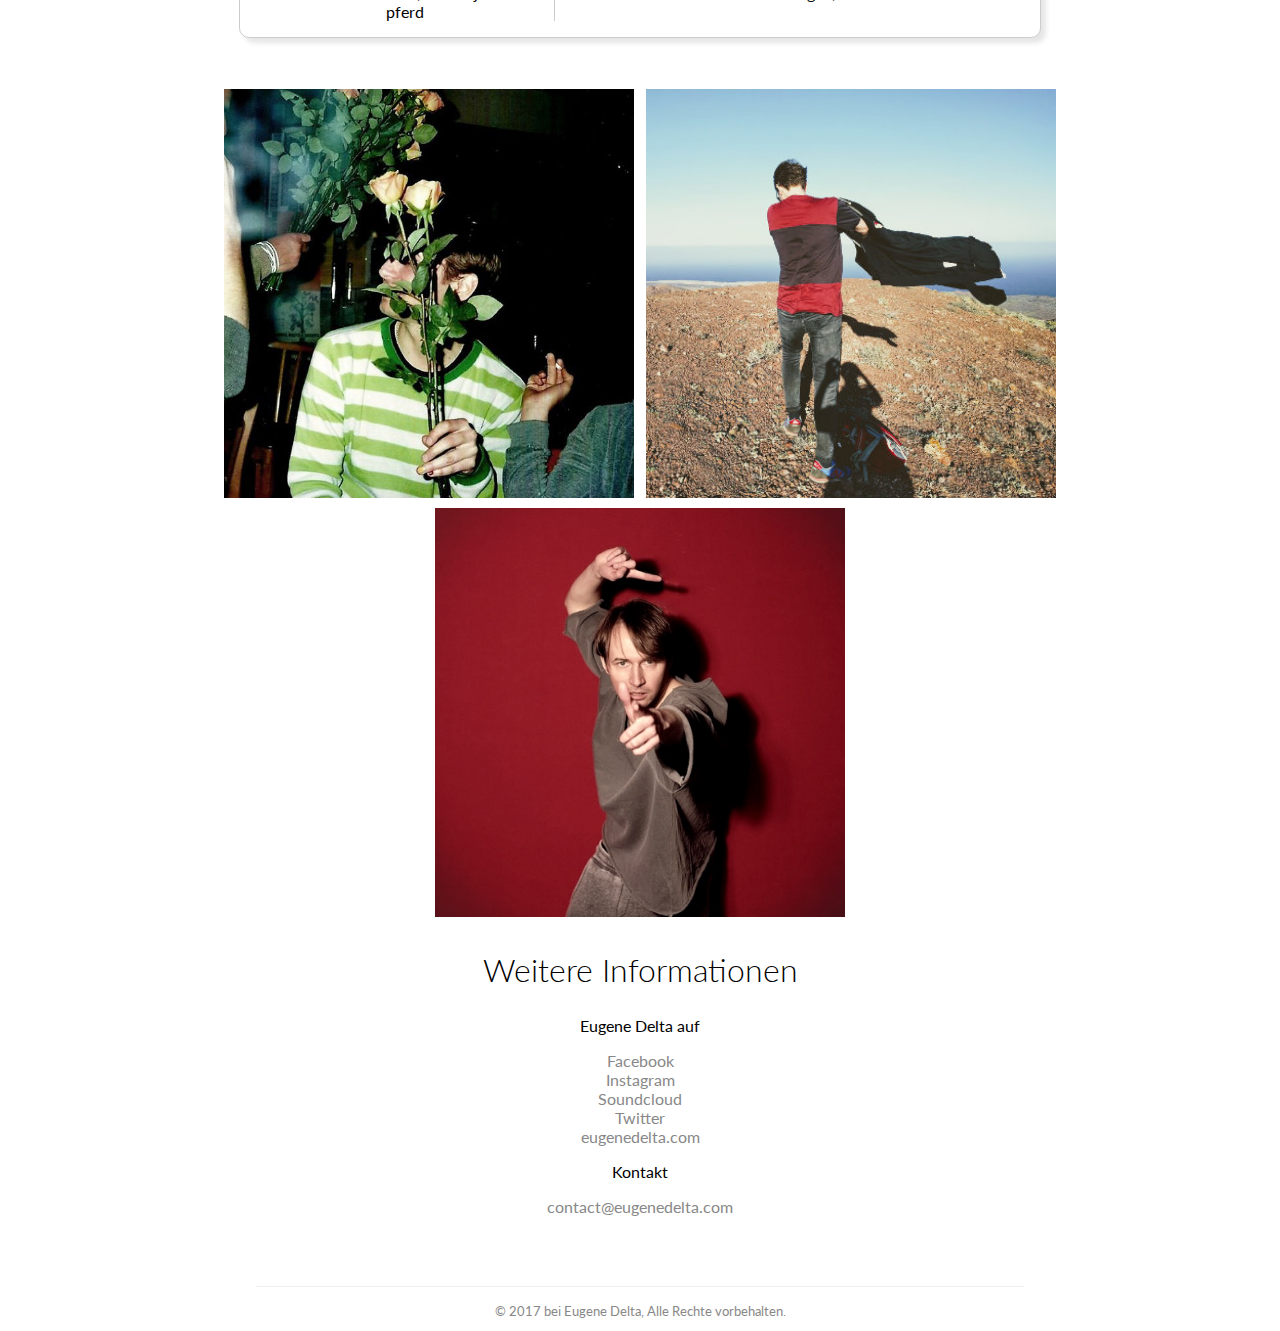
==== commit da5f53cf: "Added live video." ====
--- a/de/index.html
+++ b/de/index.html
@@ -42,9 +42,10 @@
       <iframe width="640" height="360" src="https://www.youtube.com/embed/Tcv7og-3cig?rel=0&amp;controls=0&amp;showinfo=0?ecver=1" frameborder="0" allowfullscreen=""></iframe>
     </div>
     <p class="main-par">Eugene Delta spielt am Strand Einsames mit der Geige in den klagenden Sonnenuntergang. Darüber schwappt beschworen eine Flut an elektroelegischen Wellen. Ein Meer ist Melancholie. Ein Beat ein Orkan. Deltas Stimme ein Schiff. Bestimmt zerbrechlich aber nie zerbrechend führt sie wagemutig sicher durch Sturm und Wirbel. Auf der Bühne ein Mikrofon. Gitarre, Geige, Schlagzeug. Davor und dahinter stehen Synthesizer. Viel Spaß!</p>
-    <!--iframe(width='640', height='360', src='https://www.youtube.com/embed/Tcv7og-3cig?rel=0&controls=0&showinfo=0?ecver=1', frameborder='0', allowfullscreen='').video-container-->
   </div>
-  <div class="live-container"></div>
+  <div class="live-container">
+    <iframe class="live-video" width="640" height="360" src="https://www.youtube.com/embed/YK_djMRpBKQ?rel=0&amp;controls=0&amp;showinfo=0?ecver=1" frameborder="0" allowfullscreen=""></iframe>
+  </div>
   <div class="quote-container">
     <div class="quote-icon">
       <!--i.material-icons format_quote--><span class="no-select">"</span>
--- a/assets/css/main.css
+++ b/assets/css/main.css
@@ -89,18 +89,43 @@
         height: 100%; }
   section#home .live-container {
     width: 100%;
+    position: relative;
+    display: flex;
+    justify-content: center;
+    align-items: center;
     height: 500px;
     background-image: url("../img/live_photo1.jpg");
     background-size: cover;
     background-attachment: fixed;
     background-position: center;
     background-repeat: no-repeat; }
+    @media (min-width: 921px) {
+      section#home .live-container:after {
+        position: absolute;
+        top: 0;
+        right: 0;
+        bottom: 0;
+        left: 0;
+        content: '';
+        background: rgba(255, 255, 255, 0.4); } }
+    section#home .live-container .live-video {
+      z-index: 10; }
     @media (max-width: 920px) {
       section#home .live-container {
-        background-attachment: local;
-        background-size: contain;
-        background-position: left top;
-        height: 60vw; } }
+        background: none;
+        float: none;
+        clear: both;
+        width: 100%;
+        position: relative;
+        padding-bottom: 56.25%;
+        padding-top: 25px;
+        height: 0; }
+        section#home .live-container iframe {
+          position: absolute;
+          top: 0;
+          left: 0;
+          width: 100%;
+          height: 100%; } }
   section#home .quote-container {
     width: 60vw;
     display: flex;
